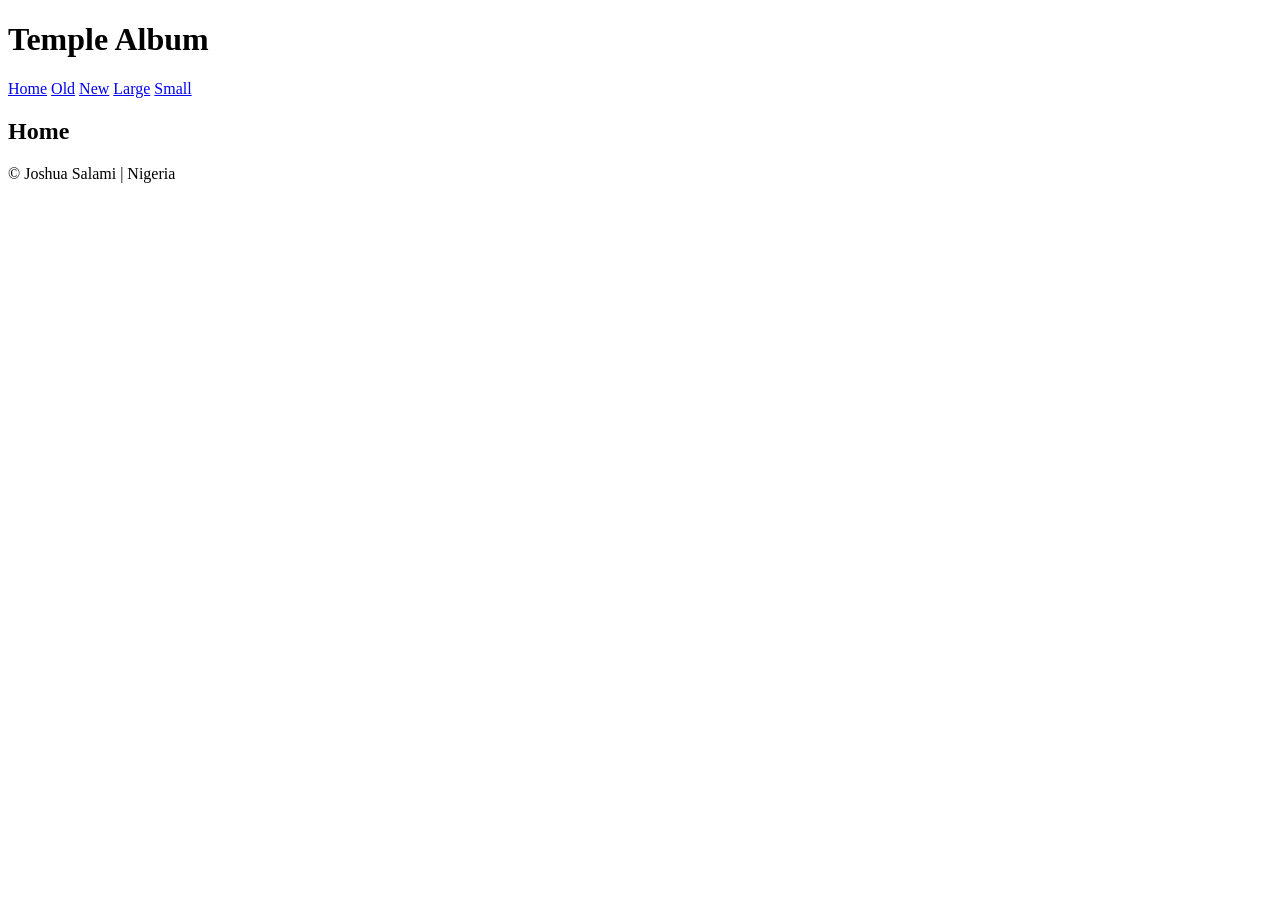
==== filtered-temples.html @ 85f2f90d "Create filtered-temples.html" ====
<!DOCTYPE html>
<html lang="en">
<head>
    <meta charset="UTF-8">
    <meta name="viewport" content="width=device-width, initial-scale=1.0">
    <meta name="description" content="Explore temples around the world using filters for age, size, and location.">
    <meta name="author" content="Joshua Salami">
    <title>Filtered Temple Album | WDD 131</title>

    <link rel="preconnect" href="https://fonts.googleapis.com">
    <link rel="preconnect" href="https://fonts.gstatic.com" crossorigin>
    <link href="https://fonts.googleapis.com/css2?family=Roboto:wght@400;500;700&family=Montserrat:wght@600;700&display=swap" rel="stylesheet">

    <link rel="stylesheet" href="styles/filtered-temples.css">
    <script src="scripts/filtered-temples.js" defer></script>
</head>

<body>
    <header>
        <h1>Temple Album</h1>

        <nav class="navigation" aria-label="Main navigation">
            <a href="#" data-filter="home" class="active">Home</a>
            <a href="#" data-filter="old">Old</a>
            <a href="#" data-filter="new">New</a>
            <a href="#" data-filter="large">Large</a>
            <a href="#" data-filter="small">Small</a>
        </nav>
    </header>

    <main>
        <h2 id="page-title">Home</h2>
        <div id="temple-container" class="temple-grid"></div>
    </main>

    <footer>
        <p>&copy; <span id="currentyear"></span> Joshua Salami | Nigeria</p>
        <p id="lastModified"></p>
    </footer>
</body>
</html>
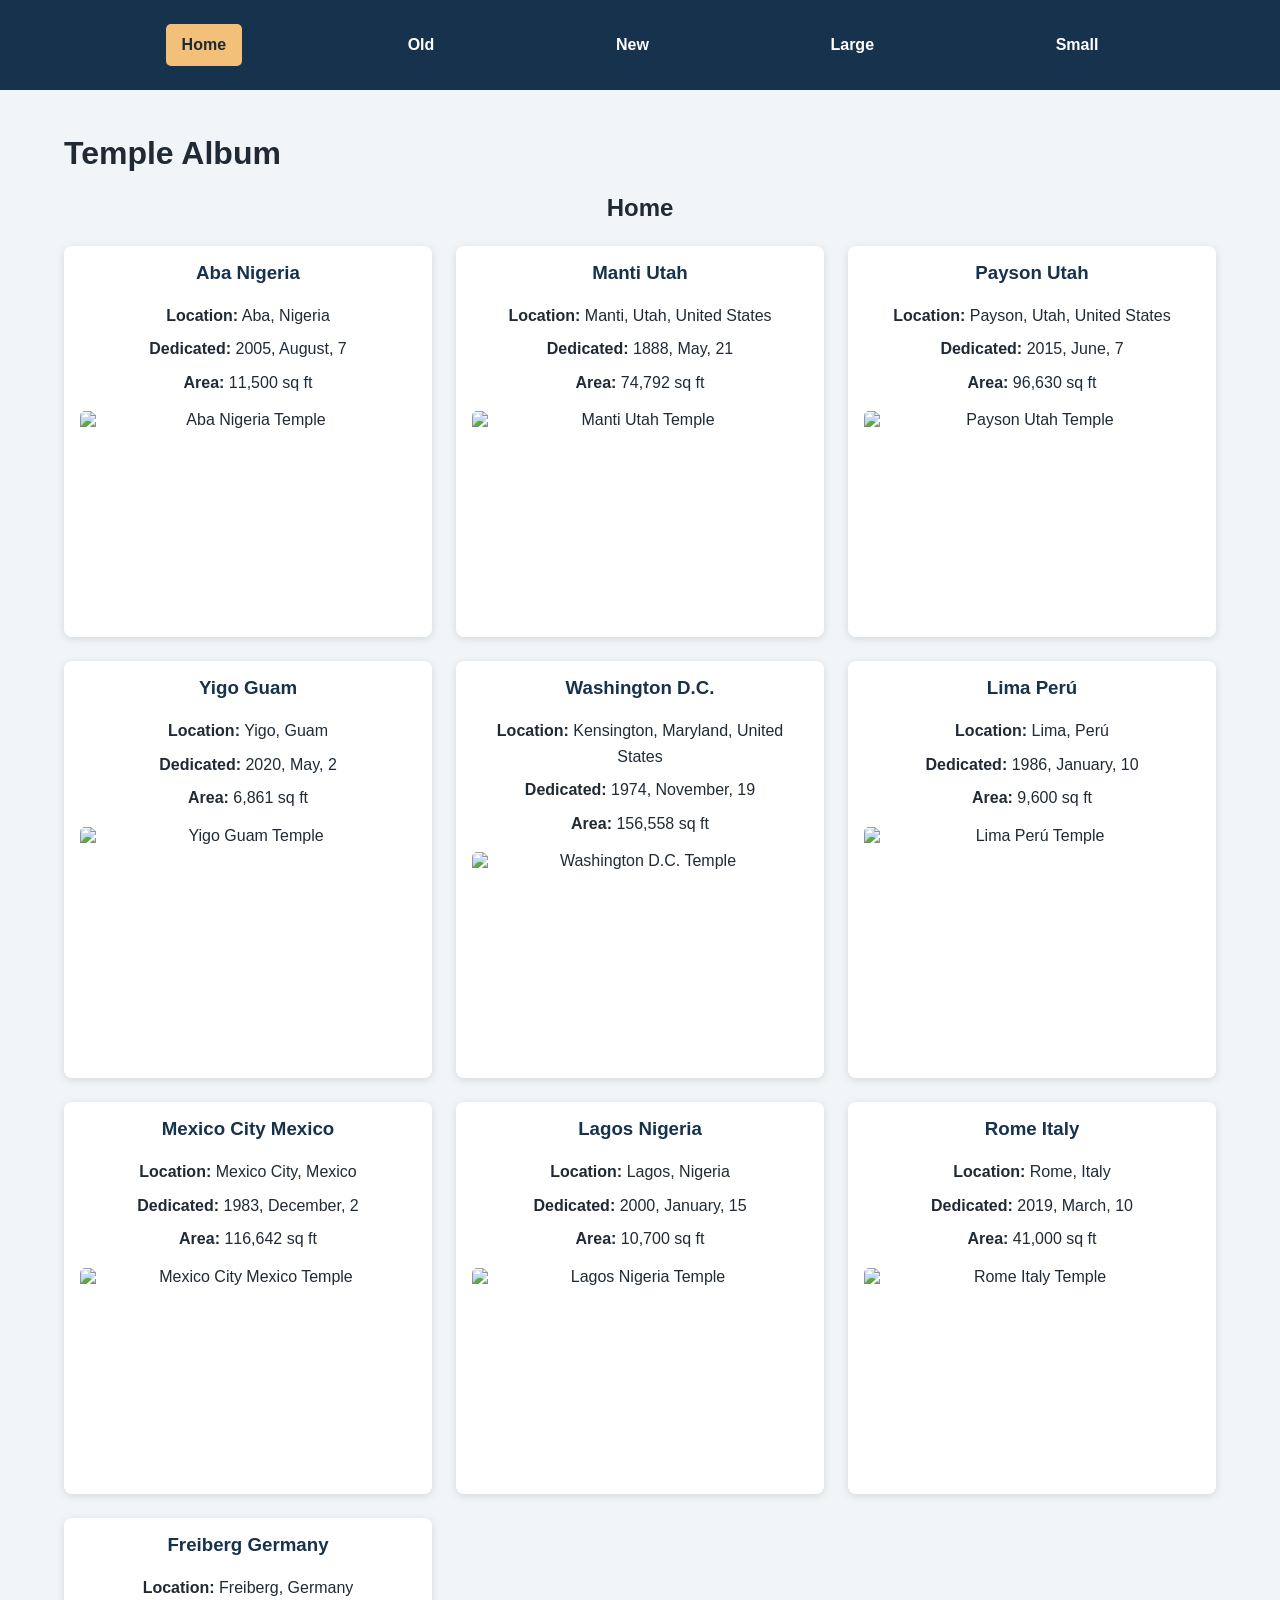
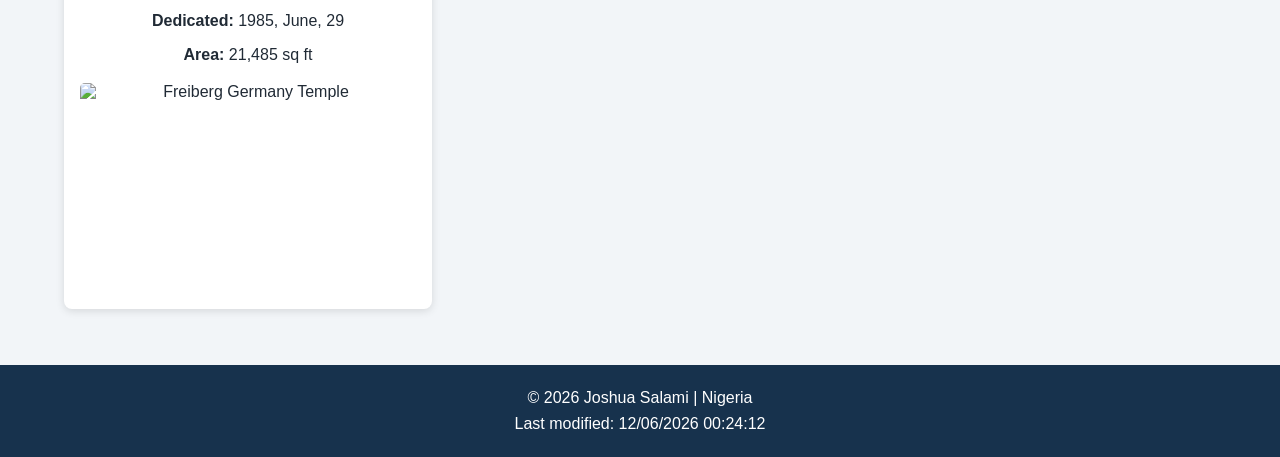
==== commit 4bd12b2d: "Update filtered-temples.html" ====
--- a/filtered-temples.html
+++ b/filtered-temples.html
@@ -1,3 +1,4 @@
+
 
 <!DOCTYPE html>
 <html lang="en">
@@ -18,8 +19,6 @@
 
 <body>
     <header>
-        <h1>Temple Album</h1>
-
         <nav class="navigation" aria-label="Main navigation">
             <a href="#" data-filter="home" class="active">Home</a>
             <a href="#" data-filter="old">Old</a>
@@ -30,6 +29,7 @@
     </header>
 
     <main>
+        <h1>Temple Album</h1>
         <h2 id="page-title">Home</h2>
         <div id="temple-container" class="temple-grid"></div>
     </main>
--- a/styles/filtered-temples.css
+++ b/styles/filtered-temples.css
@@ -0,0 +1,141 @@
+
+:root {
+    --primary-color: #17324d;
+    --secondary-color: #245b78;
+    --accent-color: #f2c078;
+    --background-color: #f2f5f8;
+    --surface-color: #ffffff;
+    --text-color: #202a35;
+}
+
+* {
+    box-sizing: border-box;
+}
+
+body {
+    margin: 0;
+    font-family: "Roboto", Arial, sans-serif;
+    background-color: var(--background-color);
+    color: var(--text-color);
+}
+
+header {
+    background-color: var(--primary-color);
+    color: white;
+    padding: 1rem;
+}
+
+header h1 {
+    text-align: center;
+    font-family: "Montserrat", sans-serif;
+    margin: 0 0 1rem;
+}
+
+.navigation {
+    display: flex;
+    flex-wrap: wrap;
+    justify-content: center;
+    gap: 0.5rem;
+}
+
+.navigation a {
+    color: white;
+    text-decoration: none;
+    padding: 0.75rem 1rem;
+    border-radius: 5px;
+    font-weight: 700;
+    transition: background-color 0.2s ease;
+}
+
+.navigation a:hover,
+.navigation a:focus {
+    background-color: var(--secondary-color);
+    outline: 2px solid var(--accent-color);
+}
+
+.navigation a.active {
+    background-color: var(--accent-color);
+    color: #202a35;
+}
+
+main {
+    max-width: 1200px;
+    margin: 0 auto;
+    padding: 1rem;
+}
+
+main h2 {
+    text-align: center;
+    font-family: "Montserrat", sans-serif;
+    margin: 1rem 0 1.5rem;
+}
+
+.temple-grid {
+    display: grid;
+    grid-template-columns: 1fr;
+    gap: 1.5rem;
+}
+
+.temple-card {
+    background-color: var(--surface-color);
+    padding: 1rem;
+    border-radius: 8px;
+    box-shadow: 0 2px 8px rgba(0, 0, 0, 0.12);
+    text-align: center;
+}
+
+.temple-card h3 {
+    font-family: "Montserrat", sans-serif;
+    color: var(--primary-color);
+    margin-top: 0;
+}
+
+.temple-card p {
+    line-height: 1.6;
+    margin: 0.5rem 0;
+}
+
+.temple-card img {
+    display: block;
+    width: 100%;
+    height: auto;
+    max-width: 400px;
+    margin: 1rem auto 0;
+    border-radius: 5px;
+}
+
+footer {
+    text-align: center;
+    background-color: var(--primary-color);
+    color: white;
+    padding: 1rem;
+    margin-top: 2rem;
+}
+
+footer p {
+    margin: 0.5rem;
+}
+
+@media screen and (min-width: 600px) {
+    .temple-grid {
+        grid-template-columns: repeat(2, 1fr);
+    }
+
+    main {
+        padding: 1.5rem;
+    }
+}
+
+@media screen and (min-width: 900px) {
+    .temple-grid {
+        grid-template-columns: repeat(3, 1fr);
+    }
+
+    header {
+        padding: 1.5rem;
+    }
+
+    .navigation {
+        justify-content: space-evenly;
+    }
+}
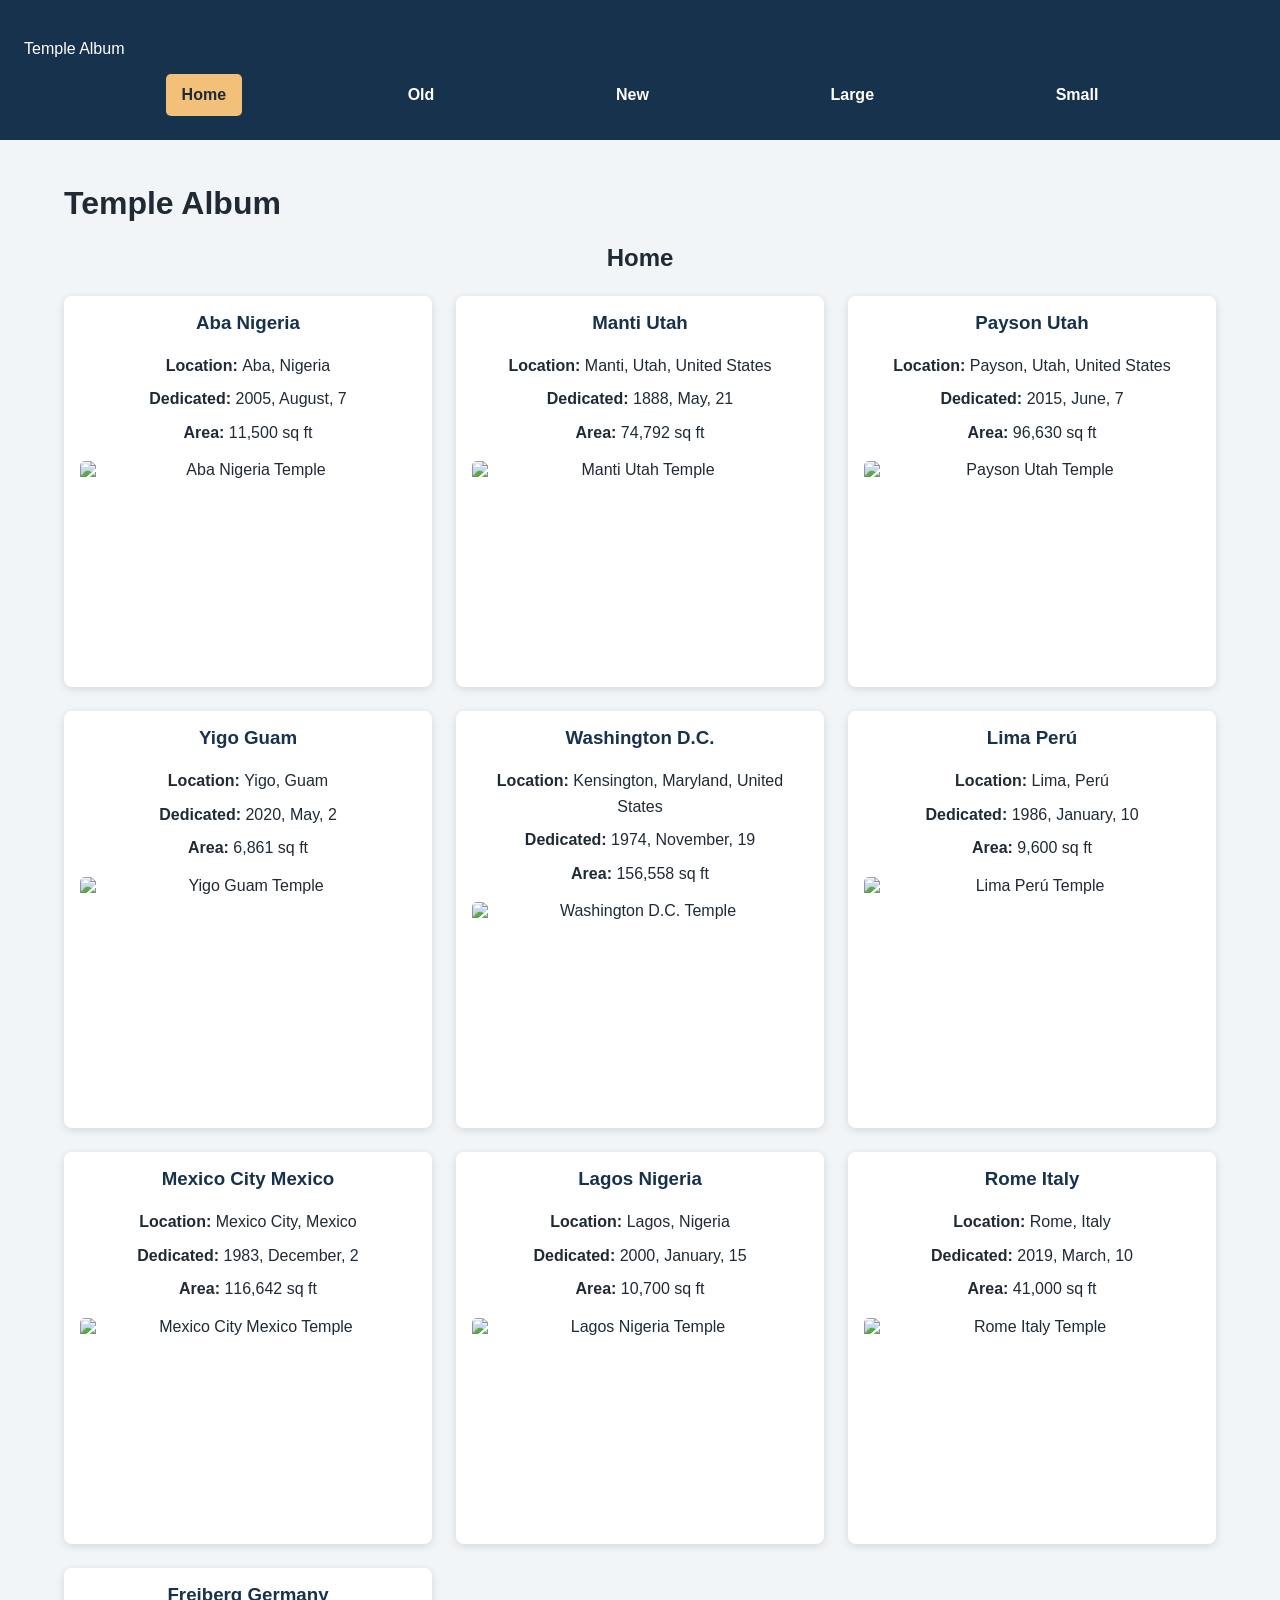
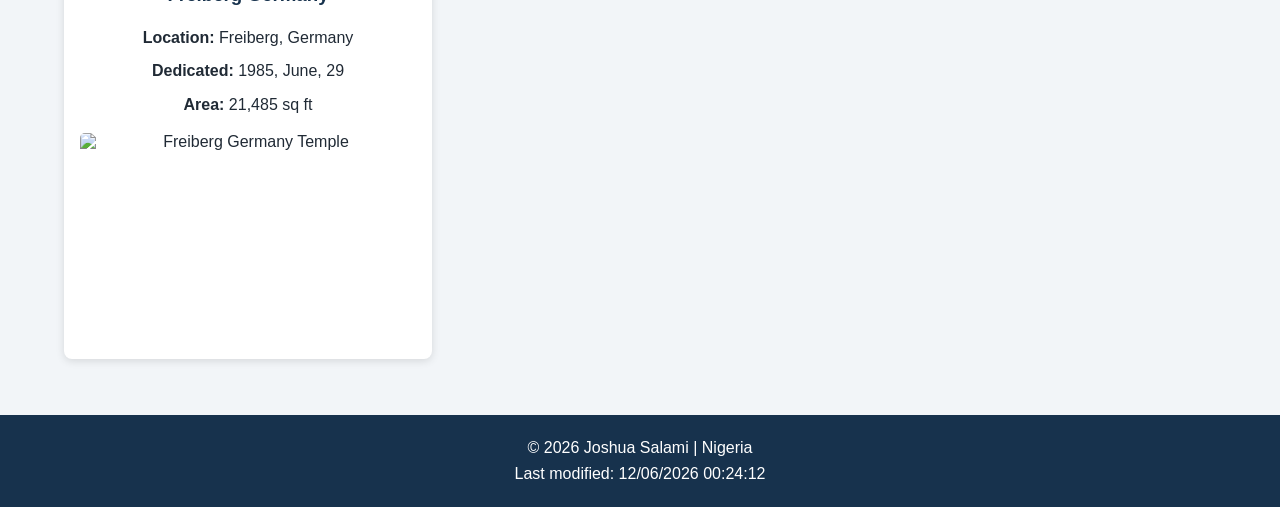
==== commit 97f91101: "Update filtered-temples.html" ====
--- a/filtered-temples.html
+++ b/filtered-temples.html
@@ -19,7 +19,9 @@
 
 <body>
     <header>
-        <nav class="navigation" aria-label="Main navigation">
+    <p class="site-name">Temple Album</p>
+
+    <nav class="navigation" aria-label="Main navigation">
             <a href="#" data-filter="home" class="active">Home</a>
             <a href="#" data-filter="old">Old</a>
             <a href="#" data-filter="new">New</a>
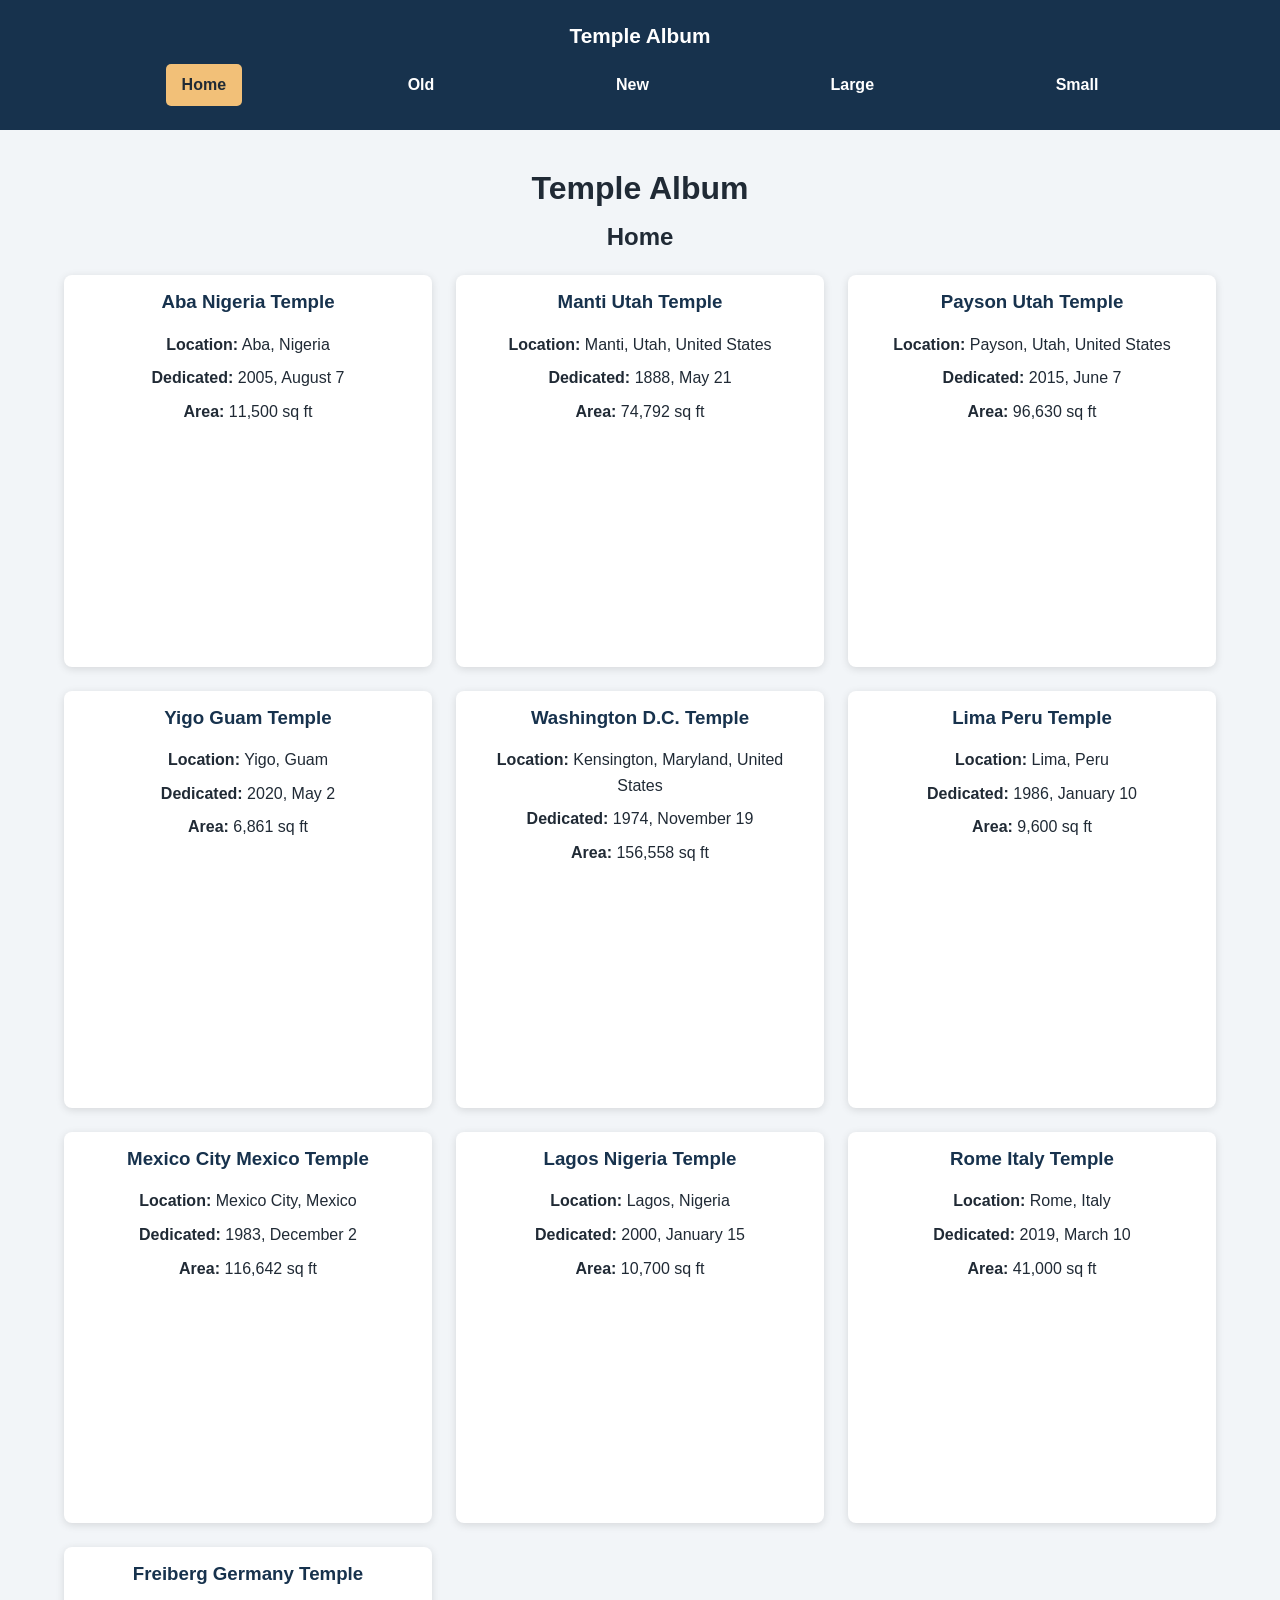
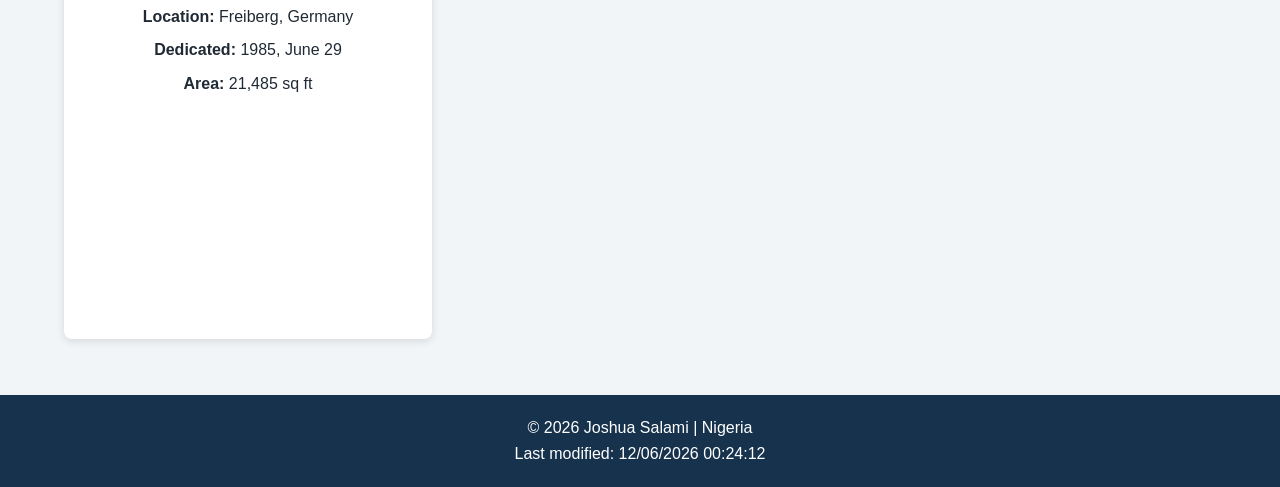
==== commit af1c5a9e: "Remove font links from filtered-temples.html Removed Google Fonts preconnect and stylesheet links." ====
--- a/filtered-temples.html
+++ b/filtered-temples.html
@@ -1,3 +1,4 @@
+
 
 
 <!DOCTYPE html>
@@ -9,19 +10,15 @@
     <meta name="author" content="Joshua Salami">
     <title>Filtered Temple Album | WDD 131</title>
 
-    <link rel="preconnect" href="https://fonts.googleapis.com">
-    <link rel="preconnect" href="https://fonts.gstatic.com" crossorigin>
-    <link href="https://fonts.googleapis.com/css2?family=Roboto:wght@400;500;700&family=Montserrat:wght@600;700&display=swap" rel="stylesheet">
-
     <link rel="stylesheet" href="styles/filtered-temples.css">
     <script src="scripts/filtered-temples.js" defer></script>
 </head>
 
 <body>
     <header>
-    <p class="site-name">Temple Album</p>
+        <p class="site-name">Temple Album</p>
 
-    <nav class="navigation" aria-label="Main navigation">
+        <nav class="navigation" aria-label="Main navigation">
             <a href="#" data-filter="home" class="active">Home</a>
             <a href="#" data-filter="old">Old</a>
             <a href="#" data-filter="new">New</a>
@@ -42,3 +39,5 @@
     </footer>
 </body>
 </html>
+
+
--- a/styles/filtered-temples.css
+++ b/styles/filtered-temples.css
@@ -1,3 +1,4 @@
+
 
 :root {
     --primary-color: #17324d;
@@ -14,7 +15,7 @@
 
 body {
     margin: 0;
-    font-family: "Roboto", Arial, sans-serif;
+    font-family: Arial, Helvetica, sans-serif;
     background-color: var(--background-color);
     color: var(--text-color);
 }
@@ -25,10 +26,13 @@
     padding: 1rem;
 }
 
-header h1 {
+.site-name {
     text-align: center;
-    font-family: "Montserrat", sans-serif;
+    font-family: Arial, Helvetica, sans-serif;
+    font-size: 1.3rem;
+    font-weight: 700;
     margin: 0 0 1rem;
+    color: white;
 }
 
 .navigation {
@@ -64,9 +68,17 @@
     padding: 1rem;
 }
 
+main h1,
 main h2 {
     text-align: center;
-    font-family: "Montserrat", sans-serif;
+    font-family: Arial, Helvetica, sans-serif;
+}
+
+main h1 {
+    margin: 1rem 0;
+}
+
+main h2 {
     margin: 1rem 0 1.5rem;
 }
 
@@ -85,7 +97,7 @@
 }
 
 .temple-card h3 {
-    font-family: "Montserrat", sans-serif;
+    font-family: Arial, Helvetica, sans-serif;
     color: var(--primary-color);
     margin-top: 0;
 }
@@ -98,10 +110,16 @@
 .temple-card img {
     display: block;
     width: 100%;
+    max-width: 400px;
+    aspect-ratio: 8 / 5;
     height: auto;
-    max-width: 400px;
+    object-fit: cover;
     margin: 1rem auto 0;
     border-radius: 5px;
+}
+
+.temple-card img.image-unavailable {
+    visibility: hidden;
 }
 
 footer {
